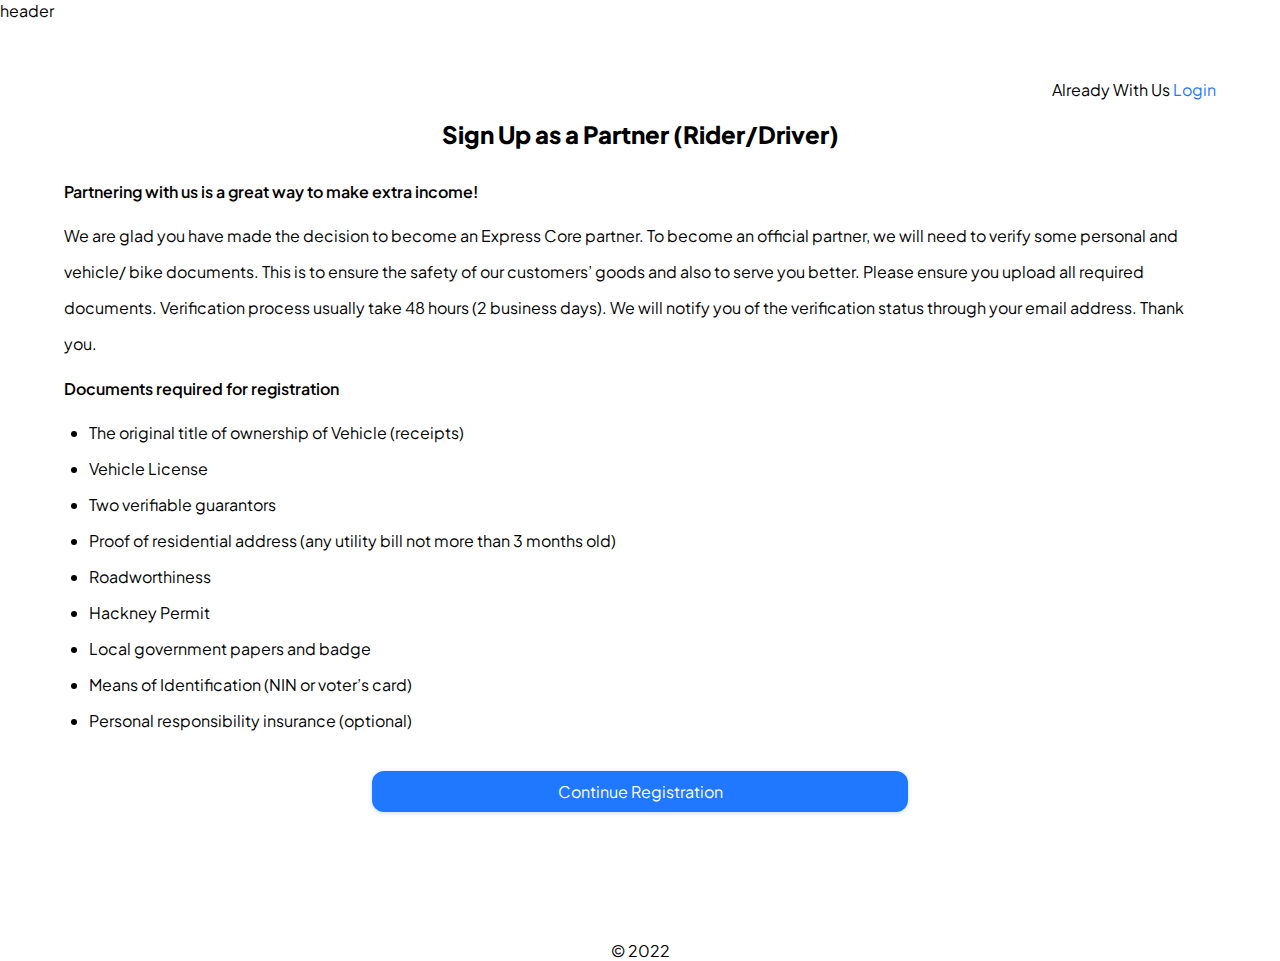
==== index.html @ 21c14038 "initial requirementpage" ====
<!DOCTYPE html>
<html lang="en">

<head>
    <meta charset="UTF-8" />
    <meta http-equiv="X-UA-Compatible" content="IE=edge" />
    <meta name="viewport" content="width=device-width, initial-scale=1.0" />
    <link rel="stylesheet" href="requirements.css" />
    <title>Requirements</title>
</head>

<body>
    <header>header</header>
    <main role="main">
        <section class="main-container">
            <div>
                <p class="top-login-option">Already With Us <a href="">Login</a></p>
                <h2 class="intro-heading">Sign Up as a Partner (Rider/Driver)</h2>
            </div>
            <article>
                <h4>Partnering with us is a great way to make extra income!</h4>

                <p class="requirement-paragraph">
                    We are glad you have made the decision to become an Express Core
                    partner. To become an official partner, we will need to verify some
                    personal and vehicle/ bike documents. This is to ensure the safety
                    of our customers’ goods and also to serve you better. Please ensure
                    you upload all required documents. Verification process usually take
                    48 hours (2 business days). We will notify you of the verification
                    status through your email address. Thank you.
                </p>
                <div class="list-container">
                    <h4>Documents required for registration</h4>
                    <ul class="requirement-lists">
                        <li>The original title of ownership of Vehicle (receipts)</li>
                        <li>Vehicle License</li>
                        <li>Two verifiable guarantors</li>
                        <li>
                            Proof of residential address (any utility bill not more than 3
                            months old)
                        </li>
                        <li>Roadworthiness</li>
                        <li>Hackney Permit</li>
                        <li>Local government papers and badge</li>
                        <li>Means of Identification (NIN or voter’s card)</li>
                        <li>Personal responsibility insurance (optional)</li>
                    </ul>
                </div>
                <div class="requirement-button-container">
                    <a href="#">Continue Registration</a>
                </div>
            </article>
        </section>
    </main>
    <footer>
        <div class="footer-main-container">&copy; 2022</div>
    </footer>
</body>

</html>
---- requirements.css ----
/* import font family */
@import url("https://fonts.googleapis.com/css?family=Plus+Jakarta+Sans");
@import url("https://fonts.googleapis.com/css?family=Poppins");

/* end of import */


/* variable specification */
:root {
    --font-family1: "Plus Jakarta Sans";
    --font-family2: "Poppins";
    --primary-Color: #1F78FF;
}

/* end variable specification */


/* default css reset */

* {
    margin: 0px;
    padding: 0px;
    text-decoration: none;
    box-sizing: border-box;
}


/* end css reset */

/* desktop breakpoint */

@media screen and (max-width:1440px) {
    body {
        font-family: var(--font-family1);
    
    }
    
    .top-login-option {
        padding-top: 58px;
        float: right;
        right: 0px
    }
    
    .intro-heading {
        font-weight: 800;
        padding-top: 98px;
        text-align: center;
    }
    
    .main-container {
        height: 100%;
        margin: 0px 4rem;
    }
    
    .footer-main-container {
        padding-top: 10%;
        bottom: 0px;
        text-align: center;
    }
    
    h2 {
        padding-bottom: 1rem;
        font-weight: 900;
    }
    
    h4 {
        padding: 1em 0em;
        font-weight: 600;
    }
    
    .top-login-option>a {
        color: var(--primary-Color);
        cursor: pointer;
    }.requirement-paragraph{
        line-height: 36px;
    }
    
    .requirement-lists>li {
        margin: 0px 1.58rem;
        line-height: 36px;
    }
    
    .requirement-button-container {
        display: flex;
        justify-content: center;
        margin-top: 2em;
        text-align: center;
    }
    
    .requirement-button-container>a {
        color: white;
        width: 536px;
        background-color: var(--primary-Color);
        padding: 10px;
        box-shadow: 0px 1px 5px rgba(31, 120, 255, 0.25);
        align-self: center;
        border-radius: 12px;
    }
    
}
/* mobile  breakpoint */
@media screen and (max-width:414px) {

    .top-login-option {
        padding-top: 58px;
        text-align: center;
    }

    .intro-heading {
        font-weight: 800;
        padding-top: 98px;
        text-align: center;
    }

    .main-container {
        height: 100%;
        margin: 0px 1rem;
    }

    .footer-main-container {
        bottom: 0px;
    }
    h2{
        padding-bottom: 1rem;
        font-weight: 900;
    }
    
    h4 {
        padding: 1em 0em;
        font-weight: 600;
    }
    
    .top-login-option>a {
        color: var(--primary-Color);
        cursor: pointer;
    }
    
    .requirement-lists>li {
        margin: 0px 1.58rem;
    }
    .requirement-paragraph{
        line-height: 26px;
        
        word-break: keep-all;
    }
    
    .requirement-button-container {
        display: flex;
        justify-content: center;
        margin-top: 2em;
        text-align: center;
    }
    
    .requirement-button-container>a {
        color: white;
        
        background-color: var(--primary-Color);
        padding: 10px;
        box-shadow: 0px 1px 5px rgba(31, 120, 255, 0.25);
        align-self: center;
        border-radius: 12px;
        font-size: small;
    }

}
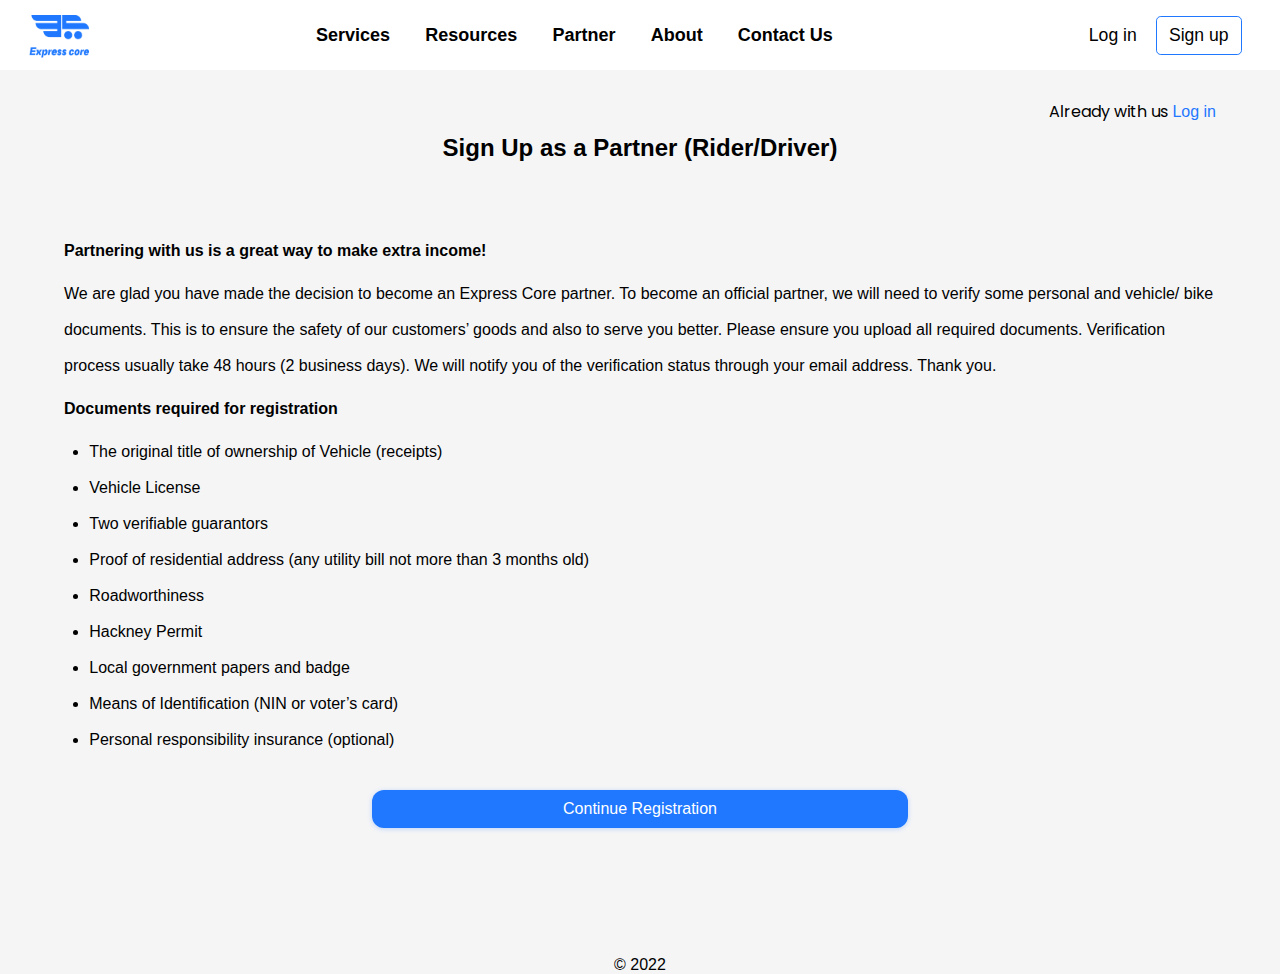
==== commit ea3646d8: "changed name" ====
--- a/index.html
+++ b/index.html
@@ -6,15 +6,57 @@
     <meta http-equiv="X-UA-Compatible" content="IE=edge" />
     <meta name="viewport" content="width=device-width, initial-scale=1.0" />
     <link rel="stylesheet" href="requirements.css" />
+    <link rel="stylesheet" href="./css/navigation.css">
+    <script src="./js/app.js" defer></script>
     <title>Requirements</title>
 </head>
 
 <body>
-    <header>header</header>
-    <main role="main">
+    <header><nav>
+        <div class="logo">
+            <a href="#"><img src="../images/logo.png" alt="page-logo"></a>
+        </div>
+        <div class="hamburger" id="hamburger"  onclick="">
+            <span class="bar">—</span>
+            <span class="bar">—</span>
+            <span class="bar">—</span>
+        </div>
+        <navbar class="links-wrapper">
+            <ul class="nav-menu" id="nav-menu">
+                <li class="nav-item"><a href="">services </a><span id="dropdown"> </span>
+                    <ul class="ul-2" id="service" style="display: none;">
+                        <li class="drop"><a href="#">service1</a></li>
+                        <li class="drop"><a href="#">service2</a></li>
+                        <li class="drop"><a href="#">service3</a></li>
+                        <li class="drop"><a href="#">service4</a></li>
+                    </ul>
+                </li>
+                <li class="nav-item">
+                    <a href=""> resources </a><span id="dropdown-1"></span>
+                    <ul class="ul-2" id="resources" style="display: none;">
+                        <li class="drop"><a href="#">resources1</a></li>
+                        <li class="drop"><a href="#">resources2</a></li>
+                        <li class="drop"><a href="#">resources3</a></li>
+                        <li class="drop"><a href="#">resources4</a></li>
+                    </ul>
+                </li>
+                <li class="nav-item"><a href="#">partner</a></li>
+                <li class="nav-item"><a href="#about">about</a</li>
+                <li class="nav-item"><a href="#">contact us</a</li>
+            </ul>
+        </navbar>
+        <div class="login">
+            <a href="#" id="log-in">Log in</a>
+            <a href="#" id="sign-up">Sign up</a>
+        </div>
+
+    </nav>
+    
+</header>
+    <main role="main" >
         <section class="main-container">
-            <div>
-                <p class="top-login-option">Already With Us <a href="">Login</a></p>
+            <div class="intro-container">
+                <p class="top-login-option">Already with us <a href="">Log in</a></p>
                 <h2 class="intro-heading">Sign Up as a Partner (Rider/Driver)</h2>
             </div>
             <article>
--- a/requirements.css
+++ b/requirements.css
@@ -22,6 +22,7 @@
     padding: 0px;
     text-decoration: none;
     box-sizing: border-box;
+    
 }
 
 
@@ -34,22 +35,28 @@
         font-family: var(--font-family1);
     
     }
+    .intro-container{
+        padding:89px 0% 0% 0%;
+    }
     
     .top-login-option {
-        padding-top: 58px;
-        float: right;
-        right: 0px
+        padding: 10px 0px 0px 0px ;
+        font-weight: 400;
+        text-align: right;
+        font-family: "Poppins";
     }
     
     .intro-heading {
         font-weight: 800;
-        padding-top: 98px;
+        padding: 10px 0px 64px 0px ;
         text-align: center;
     }
     
     .main-container {
+        
         height: 100%;
-        margin: 0px 4rem;
+        padding: 0% 5%;
+        
     }
     
     .footer-main-container {
@@ -101,20 +108,19 @@
 /* mobile  breakpoint */
 @media screen and (max-width:414px) {
 
-    .top-login-option {
-        padding-top: 58px;
-        text-align: center;
+    .intro-container{
+        padding:89px 0% 0% 0%;
     }
-
     .intro-heading {
         font-weight: 800;
-        padding-top: 98px;
+        padding: 10px 0px 54px 0px ;
         text-align: center;
     }
 
     .main-container {
+        
         height: 100%;
-        margin: 0px 1rem;
+         padding:0px 0.2%;
     }
 
     .footer-main-container {
@@ -133,6 +139,7 @@
     .top-login-option>a {
         color: var(--primary-Color);
         cursor: pointer;
+        
     }
     
     .requirement-lists>li {
@@ -162,4 +169,4 @@
         font-size: small;
     }
 
-}+}
--- a/css/navigation.css
+++ b/css/navigation.css
@@ -0,0 +1,234 @@
+*{
+    padding: 0;
+    margin: 0;
+    box-sizing: border-box;
+    font-family: sans-serif;
+}
+body{
+    background: #F5F5F6;
+}
+/*======header==========*/
+nav{
+    width: 100%;
+    height: 70px;
+    padding: 1rem 1.8rem;
+    background: #fff;
+    display: flex;
+    align-items: center;
+    z-index: 1000;
+    position: fixed;
+    justify-content: space-between;
+}
+.logo img{
+    max-width: 60px;
+    width: 100%;
+    height: auto;
+    margin-top: 0.5rem;
+}
+navbar{
+    margin: auto;
+}
+navbar ul{
+    display: flex;
+    flex-direction: row;
+}
+navbar ul li{
+    list-style-type: none;
+    margin: 0rem 1.1rem;
+    display: inline;
+}
+
+navbar ul li a{
+    color: #000;
+    text-decoration: none;
+    font-size: 18px;
+    text-transform: capitalize;
+    cursor: pointer;
+    font-weight: 600;
+    font-style: normal;
+}
+navbar ul li a:hover{
+    border-bottom: 2px solid #1F78FF;;
+}
+
+/*==========dropdown ul styling==============*/
+/*.ul-2{
+    display: flex;
+    flex-direction: column;
+    position: absolute;
+    top: 70px;
+    background-color: #1F78FF;
+    padding: 0.5rem 0rem;
+    visibility: hidden;
+}
+.ul-2 li{
+    list-style: none;
+    padding: 0.5rem 0rem;
+    display: block;
+}
+
+.ul-2 li a{
+    font-size: 1rem;
+    color: #fff;
+    cursor: pointer;
+}
+.show{
+    visibility: visible;
+}*/
+
+/*======login and sign up button========*/
+.login{
+    display: flex;
+    flex-direction: row;
+    justify-content: space-around;
+    align-items: center;
+}
+.login a{
+    text-decoration: none;
+    margin: 0rem 0.6rem;
+    color: #000;
+    font-size: 1.1rem;
+}
+.login #sign-up{
+    border: 1.5px solid #1F78FF;
+    padding: 8px 12px;
+    border-radius: 0.3rem;
+}
+/*===========hamburger=========*/
+.hamburger{
+    display: none;
+    cursor: pointer;
+    border-radius: 0.3rem;
+}
+.bar{
+    color: black;
+    display: none;
+    -webkit-transition: all 0.3s ease-in-out;
+    transition: all 0.3s ease-in-out;
+}
+
+/*=============media query===========*/
+@media screen and (max-width:850px){
+    navbar ul li{
+        margin: 0rem 0.8rem;
+        display: inline;
+    }
+    navbar ul li a{
+        font-size: 15px;
+        font-weight: 600;
+    }
+    .logo img{
+        max-width: 50px;
+        width: 100%;
+        height: auto;
+        margin-top: 0.5rem;
+    }
+    .login a{
+        margin: 0rem 0.5rem;
+        font-size: 1rem;
+    }
+}
+
+
+@media screen and (max-width:768px){
+    navbar{
+        position: absolute;
+        top: 61px;
+        left: 0;
+        right: 0;
+        width: 100%;
+        transition: all 0.5s ease-in-out;
+        transition-duration: all 1s ease;
+        height: 0;
+        overflow: hidden;
+    }
+    navbar ul{
+        display: flex;
+        flex-direction: column;
+        height: 300px;
+        margin: 0.5rem auto 0rem 0rem;
+        padding: 1rem 0rem;
+        /*transition: 0.5s;*/
+        background: #1F78FF;
+        text-align: center;
+        transition: all 0.5s ease-in-out;
+        transition-duration: all 2s ease;
+        width: 100%;
+    }
+    .active{
+        height: 300px;
+    }
+    .hamburger{
+        display: block;
+        margin: auto;
+        padding-left: 5rem;
+    }
+
+    .bar{
+        color: black;
+        display: block;
+        font-size: 1.5rem;
+        height: 8px;
+        line-height: 0.4;
+        width: 45px;
+        font-weight: 900;
+        margin: 1px auto;
+        -webkit-transition: all 0.3s ease-in-out;
+        transition: all 0.3s ease-in-out;
+
+    }
+    .hamburger.active .bar:nth-child(2){
+        opacity: 0;
+    }
+    .hamburger.active .bar:nth-child(1){
+        transform: translateY(8px) rotate(30deg);
+    }
+    .hamburger.active .bar:nth-child(3){
+        transform: translateY(-20px) rotate(-30deg);
+    }
+    navbar ul li{
+        margin: 1rem 0rem;
+    }
+    navbar ul li a{
+        color: #fff;
+        font-size: 1rem;
+    }
+    .logo img{
+        max-width: 50px;
+        width: 100%;
+        height: auto;
+        margin-top: 0.5rem;
+    }
+}
+
+@media screen and (max-width:500px){
+    nav{
+        padding: 1rem;
+    }
+    .login a{
+        margin: 0rem 0.3rem;
+        font-size: 1rem;
+    }
+    .login #sign-up{
+        padding: 5px 8px;
+        border-radius: 0.3rem;
+    }
+    .logo img{
+        max-width: 45px;
+        width: 100%;
+    }
+}
+
+@media screen and (max-width:400px){
+    .hamburger{
+        display: block;
+        margin: auto;
+        padding-left: 3rem;
+    }
+    .bar{
+        line-height: 0.4;
+    }
+    nav{
+        padding: 1rem 0.6rem;
+    }
+}
